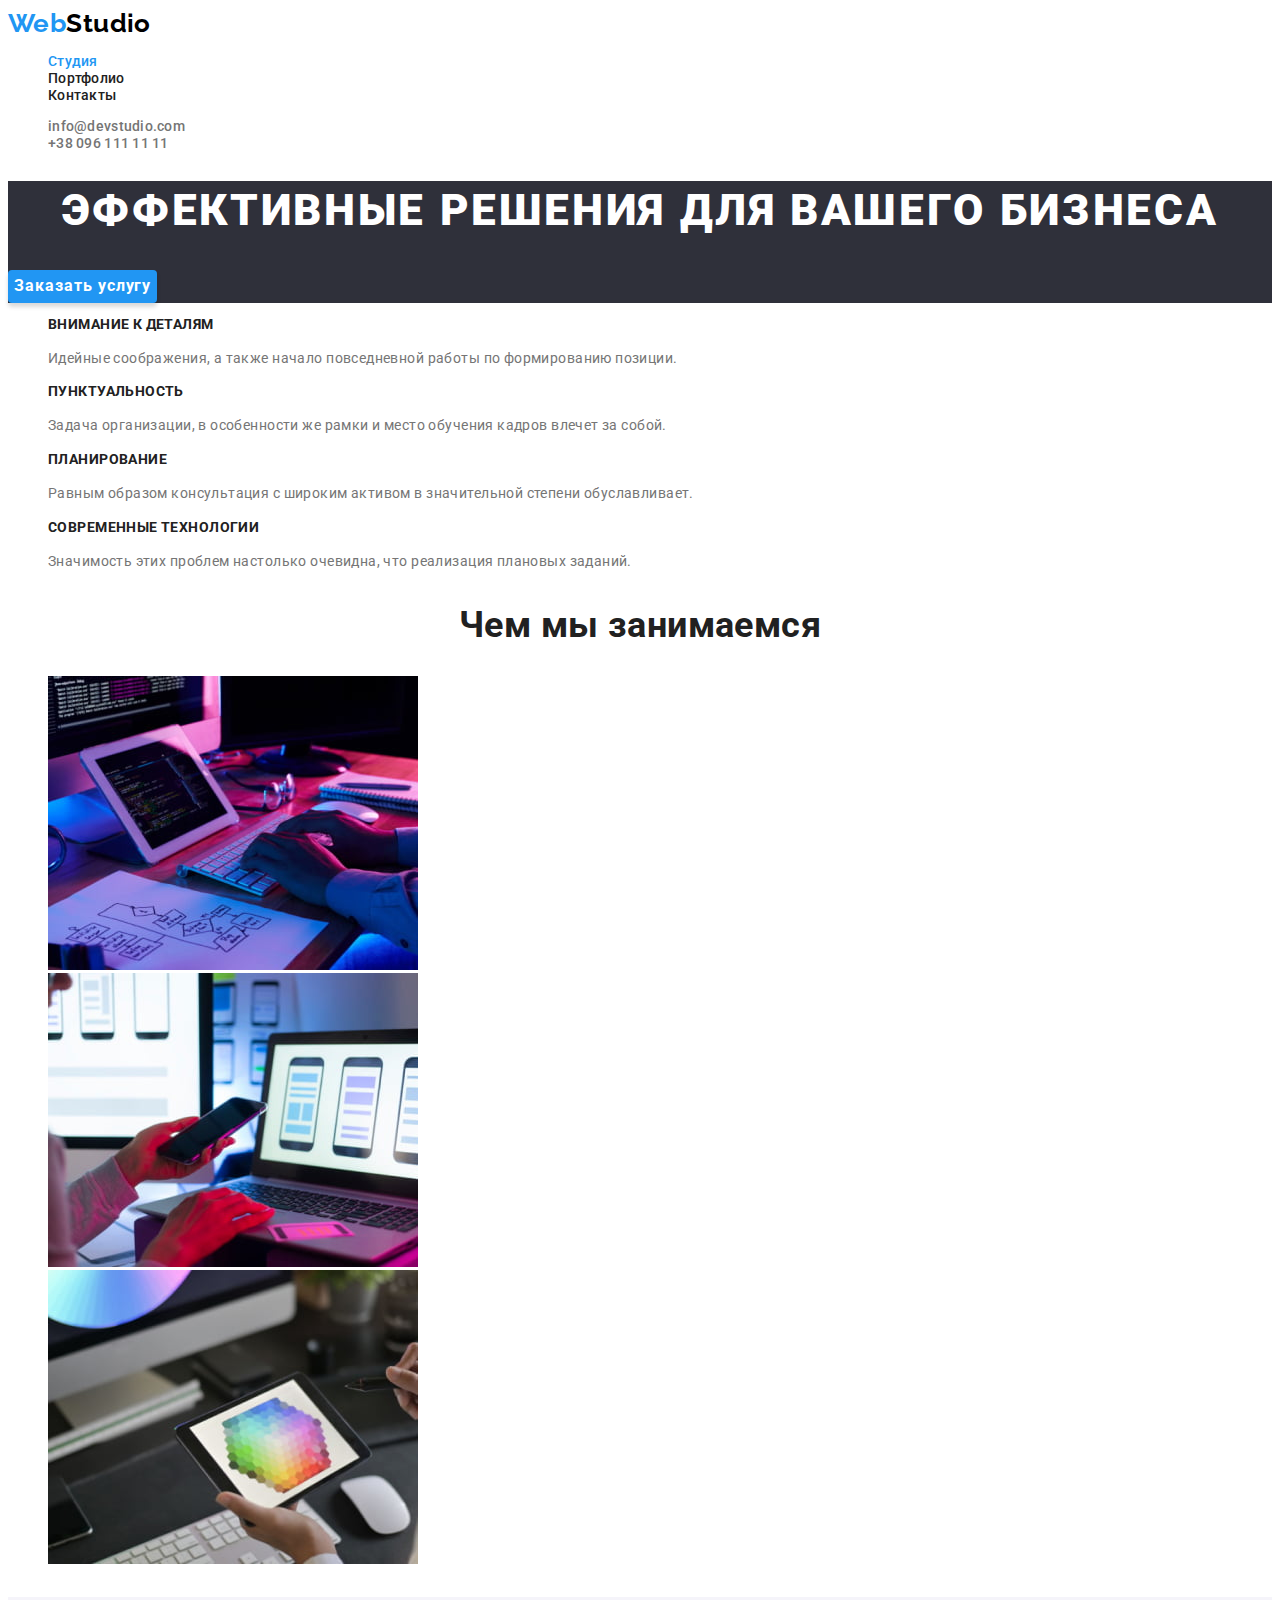
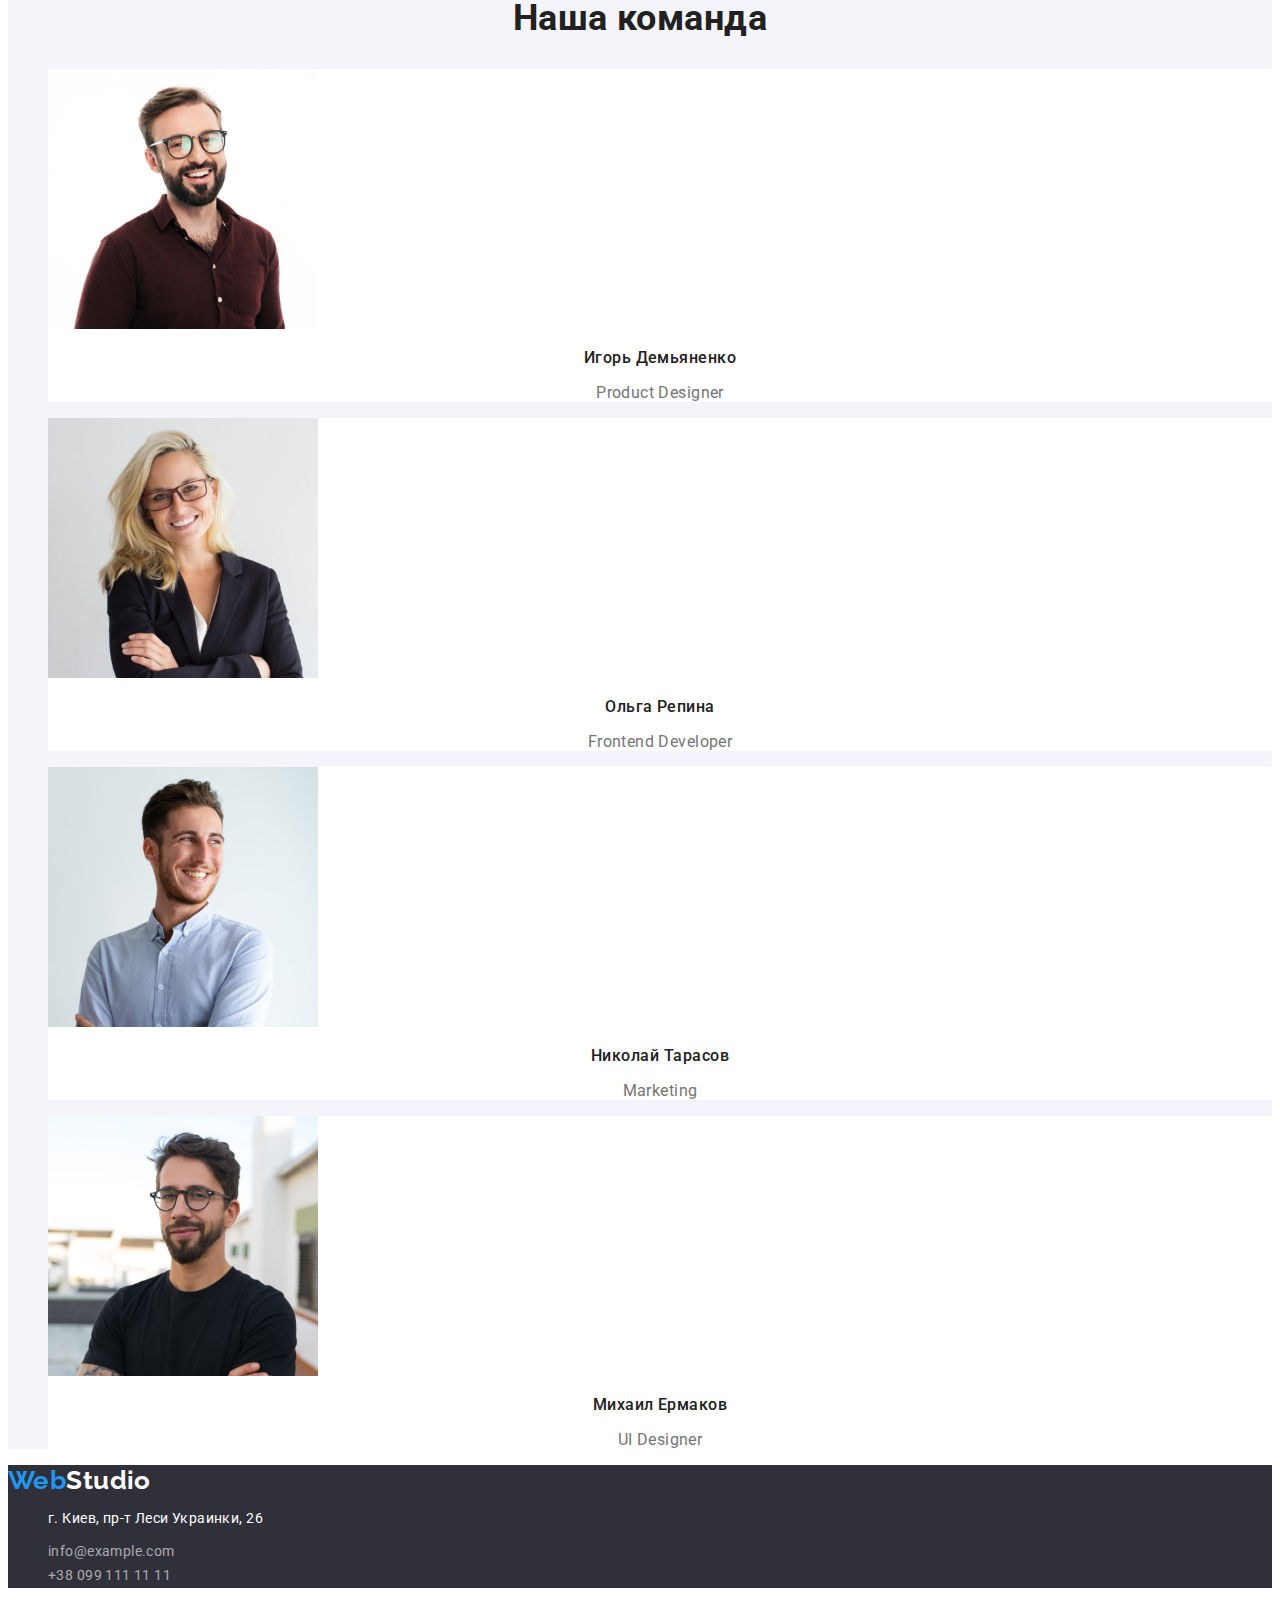
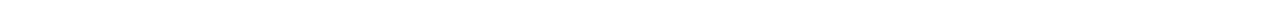
==== index.html @ 11c57af4 "подтянул код ДЗ 2" ====
<!DOCTYPE html>
<html lang="ru">
  <head>
    <meta charset="UTF-8" />
    <meta http-equiv="X-UA-Compatible" content="IE=edge" />
    <meta name="viewport" content="width=device-width, initial-scale=1.0" />
    <title>WebStudio</title>
    <link rel="stylesheet" href="./css/styles.css" />
    <link rel="preconnect" href="https://fonts.googleapis.com" />
    <link rel="preconnect" href="https://fonts.gstatic.com" crossorigin />
    <link
      href="https://fonts.googleapis.com/css2?family=Raleway:wght@700&family=Roboto:wght@400;500;700;900&display=swap"
      rel="stylesheet"
    />
  </head>
  <body>
    <header>
      <nav>
        <a href="./index.html" class="logo"><span class="logo-secondary">Web</span>Studio</a>

        <ul class="site-nav list">
          <li><a href="" class="link active-list">Студия</a></li>
          <li><a href="./portfolio.html" class="link">Портфолио</a></li>
          <li><a href="" class="link">Контакты</a></li>
        </ul>
      </nav>

      <ul class="contacts list">
        <li><a href="mailto:info@devstudio.com" class="link">info@devstudio.com</a></li>
        <li><a href="tel:+380961111111" class="link">+38 096 111 11 11</a></li>
      </ul>
    </header>

    <main>
      <!--Секция герой-->
      <section class="hero">
        <h1 class="hero-title">Эффективные решения для вашего бизнеса</h1>

        <button type="button" class="button">Заказать услугу</button>
      </section>

      <!--Особенности работы-->
      <section class="features">
        <!-- <h2 class="visually-hidden">Особенности работы</h2> -->
        <!-- скрытый заголовок -->
        <ul class="features-list list">
          <li>
            <h3 class="features-title">Внимание к деталям</h3>
            <p class="features-text">
              Идейные соображения, а также начало повседневной работы по формированию позиции.
            </p>
          </li>
          <li>
            <h3 class="features-title">Пунктуальность</h3>
            <p class="features-text">
              Задача организации, в особенности же рамки и место обучения кадров влечет за собой.
            </p>
          </li>
          <li>
            <h3 class="features-title">Планирование</h3>
            <p class="features-text">
              Равным образом консультация с широким активом в значительной степени обуславливает.
            </p>
          </li>
          <li>
            <h3 class="features-title">Современные технологии</h3>
            <p class="features-text">
              Значимость этих проблем настолько очевидна, что реализация плановых заданий.
            </p>
          </li>
        </ul>
      </section>

      <!-- section WORK -->
      <section class="work">
        <h2 class="title">Чем мы занимаемся</h2>
        <ul class="work-list list">
          <li><img src="./images/what-we-do/img.jpg" alt="чем мы занимаемся 1" width="370" /></li>
          <li><img src="./images/what-we-do/box2.jpg" alt="чем мы занимаемся 2" width="370" /></li>
          <li><img src="./images/what-we-do/box3.jpg" alt="чем мы занимаемся 3" width="370" /></li>
        </ul>
      </section>

      <!--Наша команда-->
      <section class="team">
        <h2 class="title">Наша команда</h2>

        <ul class="list">
          <li class="team-list">
            <img src="./images/our-team/1.jpg" alt="Наша команда 1" width="270" />
            <p class="team-member">Игорь Демьяненко</p>
            <p class="team-job" lang="en">Product Designer</p>
          </li>
          <li class="team-list">
            <img src="./images/our-team/2.jpg" alt="Наша команда 2" width="270" />
            <p class="team-member">Ольга Репина</p>
            <p class="team-job" lang="en">Frontend Developer</p>
          </li>
          <li class="team-list">
            <img src="./images/our-team/3.jpg" alt="Наша команда 3" width="270" />
            <p class="team-member">Николай Тарасов</p>
            <p class="team-job" lang="en">Marketing</p>
          </li>
          <li class="team-list">
            <img src="./images/our-team/4.jpg" alt="Наша команда 4" width="270" />
            <p class="team-member">Михаил Ермаков</p>
            <p class="team-job" lang="en">UI Designer</p>
          </li>
        </ul>
      </section>
    </main>

    <!-- FOOTER -->
    <footer class="footer">
      <a href="" class="footer-logo logo"><span class="logo-secondary">Web</span>Studio</a>

      <address class="address">
        <ul class="list">
          <li>
            <p class="text-address">г. Киев, пр-т Леси Украинки, 26</p>
          </li>
          <li>
            <a href="mailto:info@example.com" class="footer-contacts">info@example.com</a>
          </li>
          <li>
            <a href="tel:+380991111111" class="footer-contacts"> +38 099 111 11 11</a>
          </li>
        </ul>
      </address>
    </footer>
  </body>
</html>
---- css/styles.css ----
:root {
    --main-color: #757575;
    --secondary-color: #212121;
    --accent-color: #2196F3;
    --primary-white-color: #FFFFFF;
    --logo-color: #000000;
    --section-bg: #F5F4FA;
    --hero-footer-bg: #2F303A;
    --address-color: rgba(255, 255, 255, 0.6);
}

.list {
    list-style: none;
}

.link {
    text-decoration: inherit;
}

body {
    font-family: 'Roboto', sans-serif;

    font-size: 14px;
    letter-spacing: 0.03em;
    text-decoration: none;
    font-style: normal;

    color: var(--main-color);
    background-color: var(--primary-white-color);
}



/* ============== HEADER =============== */
.logo {
    text-decoration: inherit;
    color: var(--logo-color);

    font-family: 'Raleway';
    font-weight: 700;
    font-size: 26px;
    line-height: 1.19;
}

.logo-secondary {
    color: var(--accent-color);
}


/* site nav styles */
.site-nav .link {
    text-decoration: inherit;
    color: var(--secondary-color);

    font-weight: 500;
    line-height: 1.14;
    letter-spacing: 0.02em;
}

.site-nav .active-list  {
    color: var(--accent-color);
}

.site-nav .link:hover, 
.site-nav .link:focus {
    color: var(--accent-color);
}

/* header contacts styles */
.contacts .link {
    font-weight: 500;
    line-height: 1.14;
    letter-spacing: 0.02em;

    text-decoration: none;
    color: inherit;
}

.contacts .link:hover, 
.contacts .link:focus {
    color: var(--accent-color);
}
/* ============== /HEADER =============== */


/* ============== MAIN =============== */

/* ============== HERO =============== */

.hero, .footer {
    background: var(--hero-footer-bg);
}

.hero-title {
    font-weight: 900;
    font-size: 44px;
    line-height: 1.36;
    
    text-align: center;
    letter-spacing: 0.06em;
    text-transform: uppercase;
    color: var(--primary-white-color);
}

.button {
    font-family: 'Roboto', sans-serif;
    font-weight: 700;
    font-size: 16px;
    line-height: 1.88;
    border: none;

    text-align: center;
    letter-spacing: 0.06em;
    color: var(--primary-white-color);

    background: var(--accent-color);
    box-shadow: 0px 4px 4px rgba(0, 0, 0, 0.15);
    border-radius: 4px;

    cursor: pointer;
}
/* ============== /HERO =============== */

/* ============== section особенности работы =============== */
.features-title {
    font-family: 'Roboto', sans-serif;
    font-weight: 700;
    line-height: 1.14;
    font-size: 14px;
    text-transform: uppercase;
    
    color: var(--secondary-color);
}

.features-text {
    line-height: 1.71;
}
/* ============== /section особенности работы =============== */

/* ============== section чем мы занимаемсяа =============== */
.title {
    font-weight: 700;
    font-size: 36px;
    line-height: 1.17;
    text-align: center;
    
    color: var(--secondary-color);
}
/* ============== /section чем мы занимаемсяа =============== */

/* ============== section TEAM =============== */
.team {
    background-color: var(--section-bg);
}

.team-list {
    background-color: var(--primary-white-color) ;
}

.team-member {
    font-weight: 500;
    font-size: 16px;
    line-height: 1.19;
    
    text-align: center;
    letter-spacing: 0.03em;
    
    color: var(--secondary-color);
}

.team-job {
    font-size: 16px;
    line-height: 1.19;
    
    text-align: center;
}
/* ============== /section TEAM =============== */

/* ==============FOOTER =============== */
.footer-logo {
    color: var(--primary-white-color) ;
}

.address .text-address {
    font-style: normal;

    color: var(--primary-white-color);
}

.address .footer-contacts {
    text-decoration: none;
    font-style: normal;
    line-height: 1.71;
    
    color: var(--address-color);
}
/* ============== /FOOTER =============== */



/* ============== portfolio.html =============== */

/* ============== КНОПКИ ПОРТФОЛИО =============== */
.portfolio-button {
    font-family: 'Roboto', sans-serif;

    background: var(--section-bg);
    color: var(--secondary-color);
    border-radius: 4px;
    border: none;

    font-weight: 500;
    font-size: 16px;
    line-height: 1.63;
    
    text-align: center;  

    cursor: pointer;
}

.portfolio-button:hover, 
.portfolio-button:focus {
    background: var(--accent-color);
    color: var(--primary-white-color);
    
    box-shadow: 0px 3px 1px rgba(0, 0, 0, 0.1), 0px 1px 2px rgba(0, 0, 0, 0.08), 0px 2px 2px rgba(0, 0, 0, 0.12);
    border-radius: 4px;
}
/* ============== /КНОПКИ ПОРТФОЛИО =============== */

/* ============== ГАЛЕРЕЯ РАБОТ =============== */
.portfolio .portfolio-box  {
    border: 1px solid #EEEEEE;
}

.portfolio-title {
    font-weight: 700;
    font-size: 18px;
    line-height: 2.0;
    
    letter-spacing: 0.06em;
    
    color: var(--secondary-color);
}

.portfolio-text {
    font-size: 16px;
    line-height: 1.88;
    
}
/* ============== /ГАЛЕРЕЯ РАБОТ =============== */
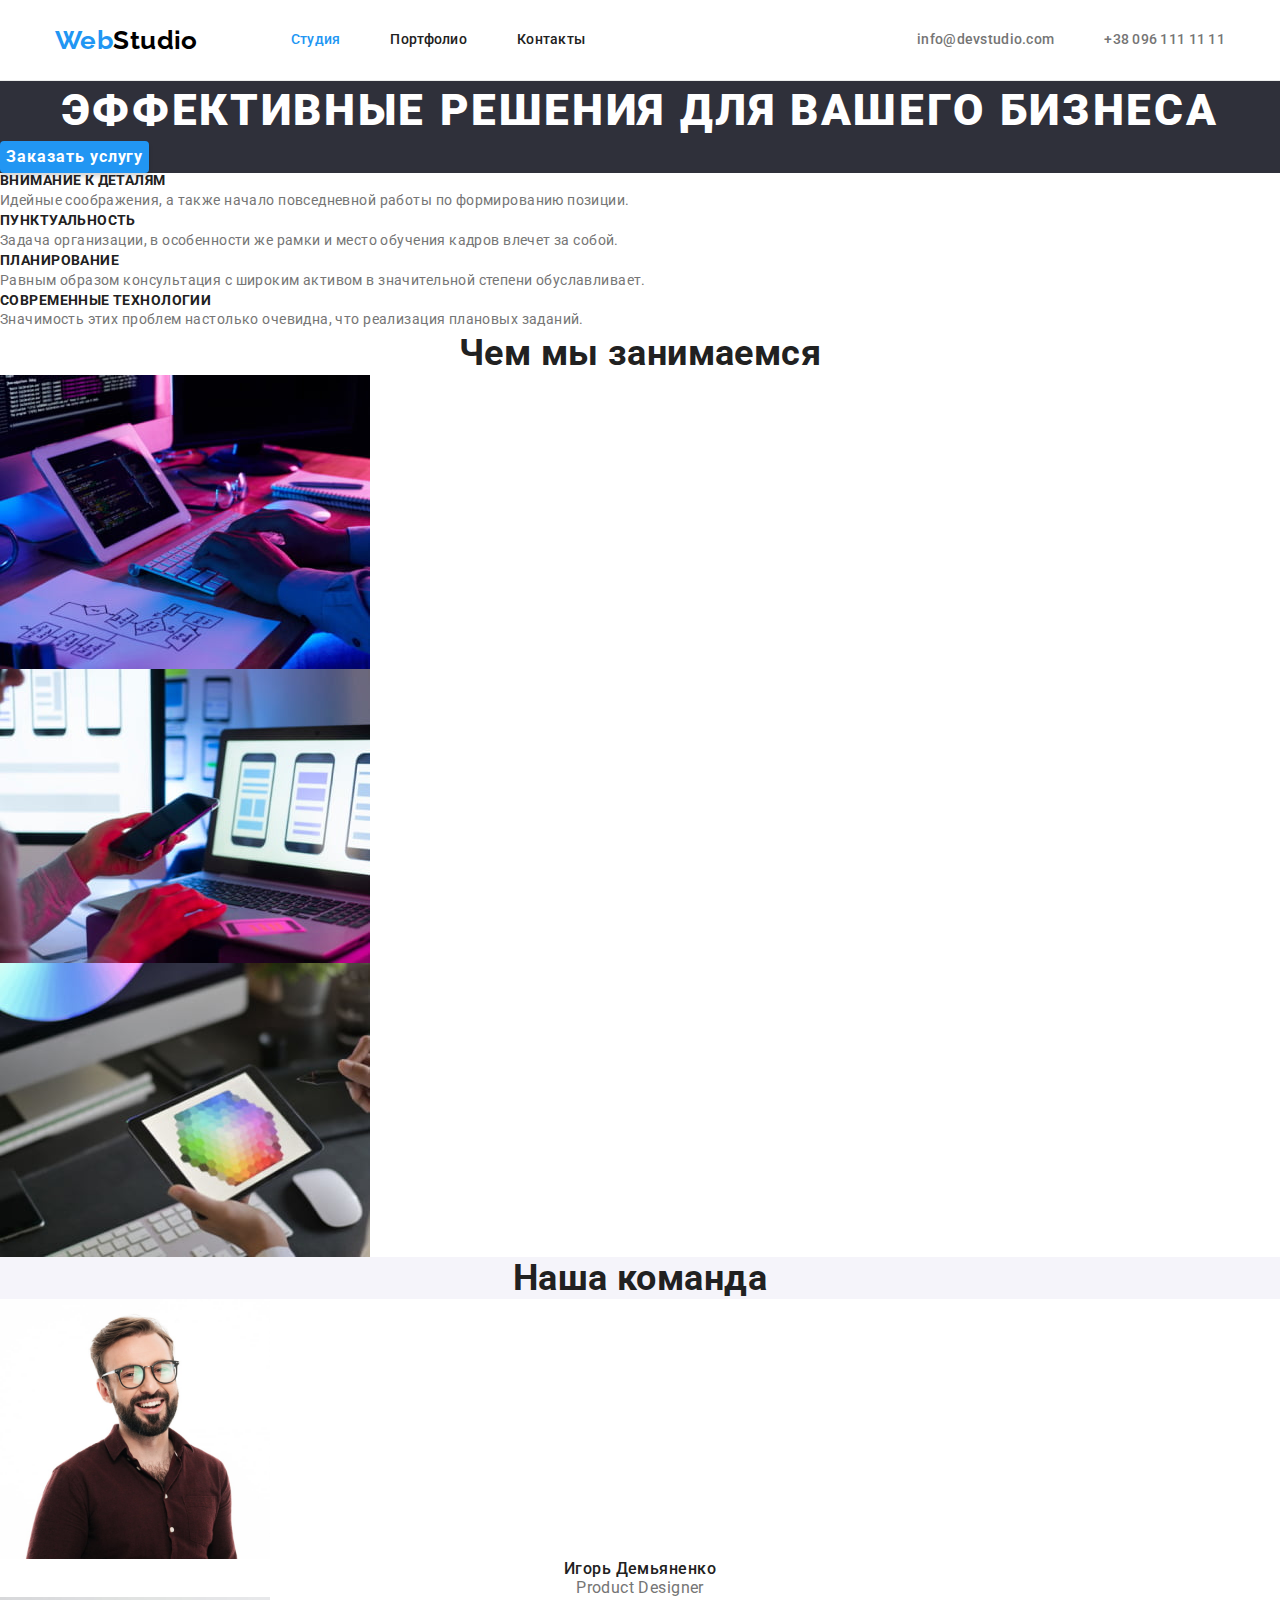
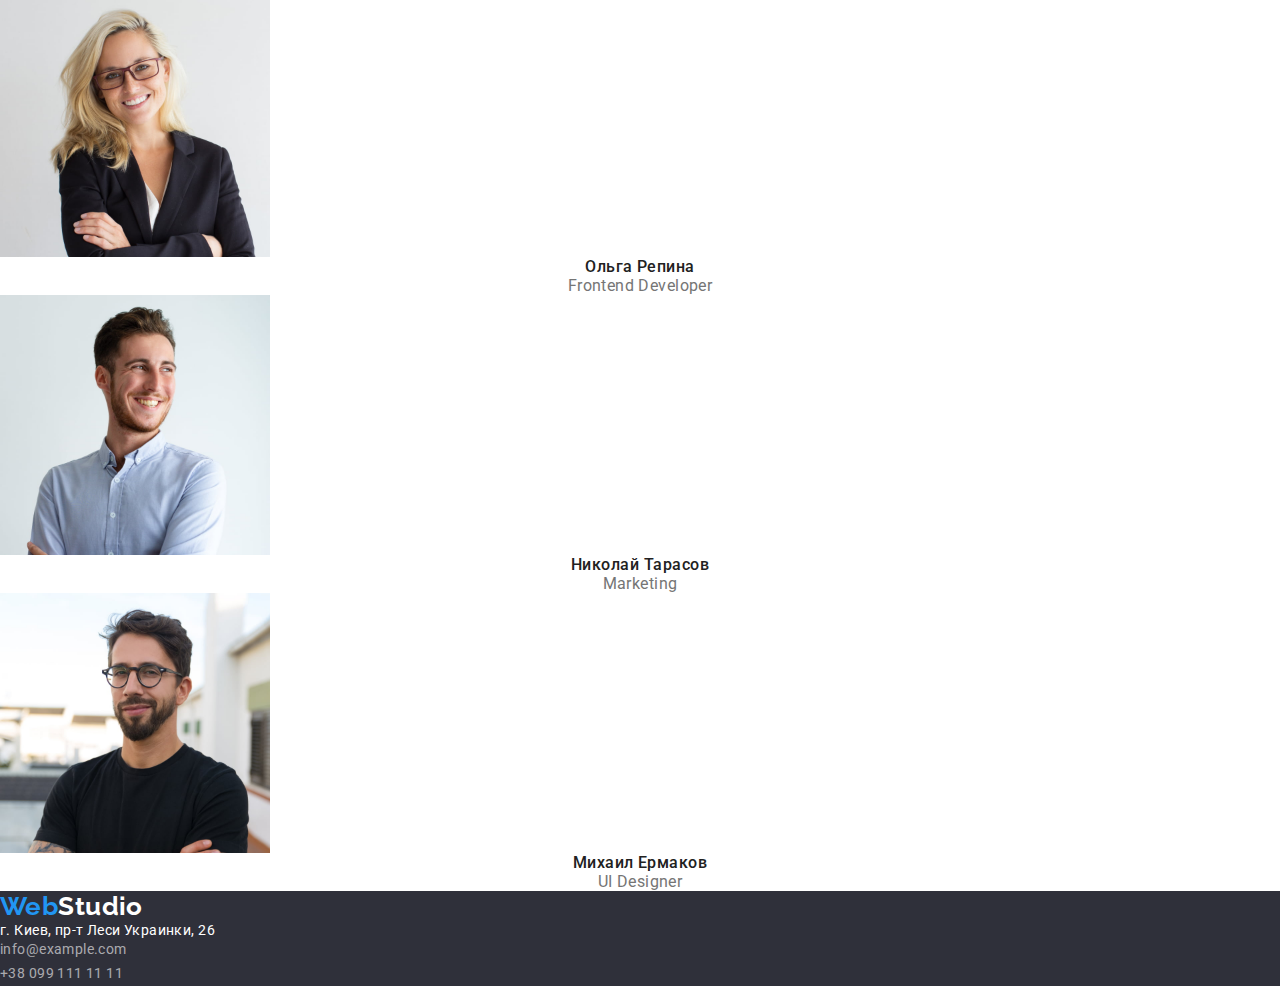
==== commit 17cae124: "header css готово" ====
--- a/index.html
+++ b/index.html
@@ -5,38 +5,48 @@
     <meta http-equiv="X-UA-Compatible" content="IE=edge" />
     <meta name="viewport" content="width=device-width, initial-scale=1.0" />
     <title>WebStudio</title>
-    <link rel="stylesheet" href="./css/styles.css" />
     <link rel="preconnect" href="https://fonts.googleapis.com" />
     <link rel="preconnect" href="https://fonts.gstatic.com" crossorigin />
     <link
       href="https://fonts.googleapis.com/css2?family=Raleway:wght@700&family=Roboto:wght@400;500;700;900&display=swap"
       rel="stylesheet"
     />
+    <link
+      rel="stylesheet"
+      href="https://cdnjs.cloudflare.com/ajax/libs/modern-normalize/1.0.0/modern-normalize.min.css"
+    />
+    <link rel="stylesheet" href="./css/styles.css" />
+
   </head>
   <body>
-    <header>
-      <nav>
-        <a href="./index.html" class="logo"><span class="logo-secondary">Web</span>Studio</a>
+      <header class="page-header">
+        <div class="container flex-container">
+          <nav class="page-nav">
+            <a class="logo" href="./index.html"><span class="logo-secondary">Web</span>Studio</a>
 
-        <ul class="site-nav list">
-          <li><a href="" class="link active-list">Студия</a></li>
-          <li><a href="./portfolio.html" class="link">Портфолио</a></li>
-          <li><a href="" class="link">Контакты</a></li>
-        </ul>
-      </nav>
+            <ul class="menu list">
+              <li class="item"><a class="link active-list" href="./index.html">Студия</a></li>
+              <li class="item"><a class="link" href="./portfolio.html">Портфолио</a></li>
+              <li class="item"><a class="link" href="">Контакты</a></li>
+            </ul>
+          </nav>
 
-      <ul class="contacts list">
-        <li><a href="mailto:info@devstudio.com" class="link">info@devstudio.com</a></li>
-        <li><a href="tel:+380961111111" class="link">+38 096 111 11 11</a></li>
-      </ul>
-    </header>
+          <ul class="contacts list">
+            <li class="item">
+              <a class="link" href="mailto:info@devstudio.com">info@devstudio.com</a>
+            </li>
+            <li class="item"><a class="link" href="tel:+380961111111">+38 096 111 11 11</a></li>
+          </ul>
+          </div>
+      </header>
+    </div>
 
     <main>
       <!--Секция герой-->
       <section class="hero">
         <h1 class="hero-title">Эффективные решения для вашего бизнеса</h1>
 
-        <button type="button" class="button">Заказать услугу</button>
+        <button class="button" type="button">Заказать услугу</button>
       </section>
 
       <!--Особенности работы-->
@@ -81,7 +91,7 @@
         </ul>
       </section>
 
-      <!--Наша команда-->
+      <!-- section Наша команда-->
       <section class="team">
         <h2 class="title">Наша команда</h2>
 
@@ -112,7 +122,7 @@
 
     <!-- FOOTER -->
     <footer class="footer">
-      <a href="" class="footer-logo logo"><span class="logo-secondary">Web</span>Studio</a>
+      <a class="footer-logo logo" href=""><span class="logo-secondary">Web</span>Studio</a>
 
       <address class="address">
         <ul class="list">
@@ -120,10 +130,10 @@
             <p class="text-address">г. Киев, пр-т Леси Украинки, 26</p>
           </li>
           <li>
-            <a href="mailto:info@example.com" class="footer-contacts">info@example.com</a>
+            <a class="footer-contacts" href="mailto:info@example.com">info@example.com</a>
           </li>
           <li>
-            <a href="tel:+380991111111" class="footer-contacts"> +38 099 111 11 11</a>
+            <a class="footer-contacts" href="tel:+380991111111"> +38 099 111 11 11</a>
           </li>
         </ul>
       </address>
--- a/css/styles.css
+++ b/css/styles.css
@@ -11,11 +11,15 @@
 
 .list {
     list-style: none;
+    padding: 0;
+    margin: 0;
 }
 
 .link {
     text-decoration: inherit;
 }
+
+
 
 body {
     font-family: 'Roboto', sans-serif;
@@ -29,10 +33,50 @@
     background-color: var(--primary-white-color);
 }
 
+.container {
+    width: 1200px;
+    margin-inline: auto;
+    padding: 0 15px;
+}
+
+h1,
+h2,
+h3,
+h4,
+h5,
+h6,
+p {
+    margin: 0;
+}
+
+img {
+    display: block;
+}
+
 
 
 /* ============== HEADER =============== */
+.page-header {
+    border-bottom: 1px solid #ECECEC;
+}
+
+.flex-container {
+    display: flex;
+    align-items: center;
+}
+
+.page-nav {
+    display: flex;
+    align-items: center;
+}
+
+.menu {
+    display: flex;
+}
+
 .logo {
+    margin-right: 93px;
+
     text-decoration: inherit;
     color: var(--logo-color);
 
@@ -48,26 +92,45 @@
 
 
 /* site nav styles */
-.site-nav .link {
+.menu .item:not(:last-child) {
+    margin-right: 50px;
+}
+
+.menu .link {
+    padding-top: 32px;
+    padding-bottom: 32px;
+
     text-decoration: inherit;
     color: var(--secondary-color);
-
     font-weight: 500;
     line-height: 1.14;
     letter-spacing: 0.02em;
 }
 
-.site-nav .active-list  {
+.menu .active-list  {
     color: var(--accent-color);
 }
 
-.site-nav .link:hover, 
-.site-nav .link:focus {
+.menu .link:hover, 
+.menu .link:focus {
     color: var(--accent-color);
 }
 
 /* header contacts styles */
+.contacts {
+    display: flex;
+    margin-left: auto;
+}
+
+.contacts .item:not(:last-child) {
+    margin-right: 50px;
+}
+
 .contacts .link {
+    display: block;
+    padding-top: 32px;
+    padding-bottom: 32px;
+
     font-weight: 500;
     line-height: 1.14;
     letter-spacing: 0.02em;
@@ -75,6 +138,7 @@
     text-decoration: none;
     color: inherit;
 }
+
 
 .contacts .link:hover, 
 .contacts .link:focus {
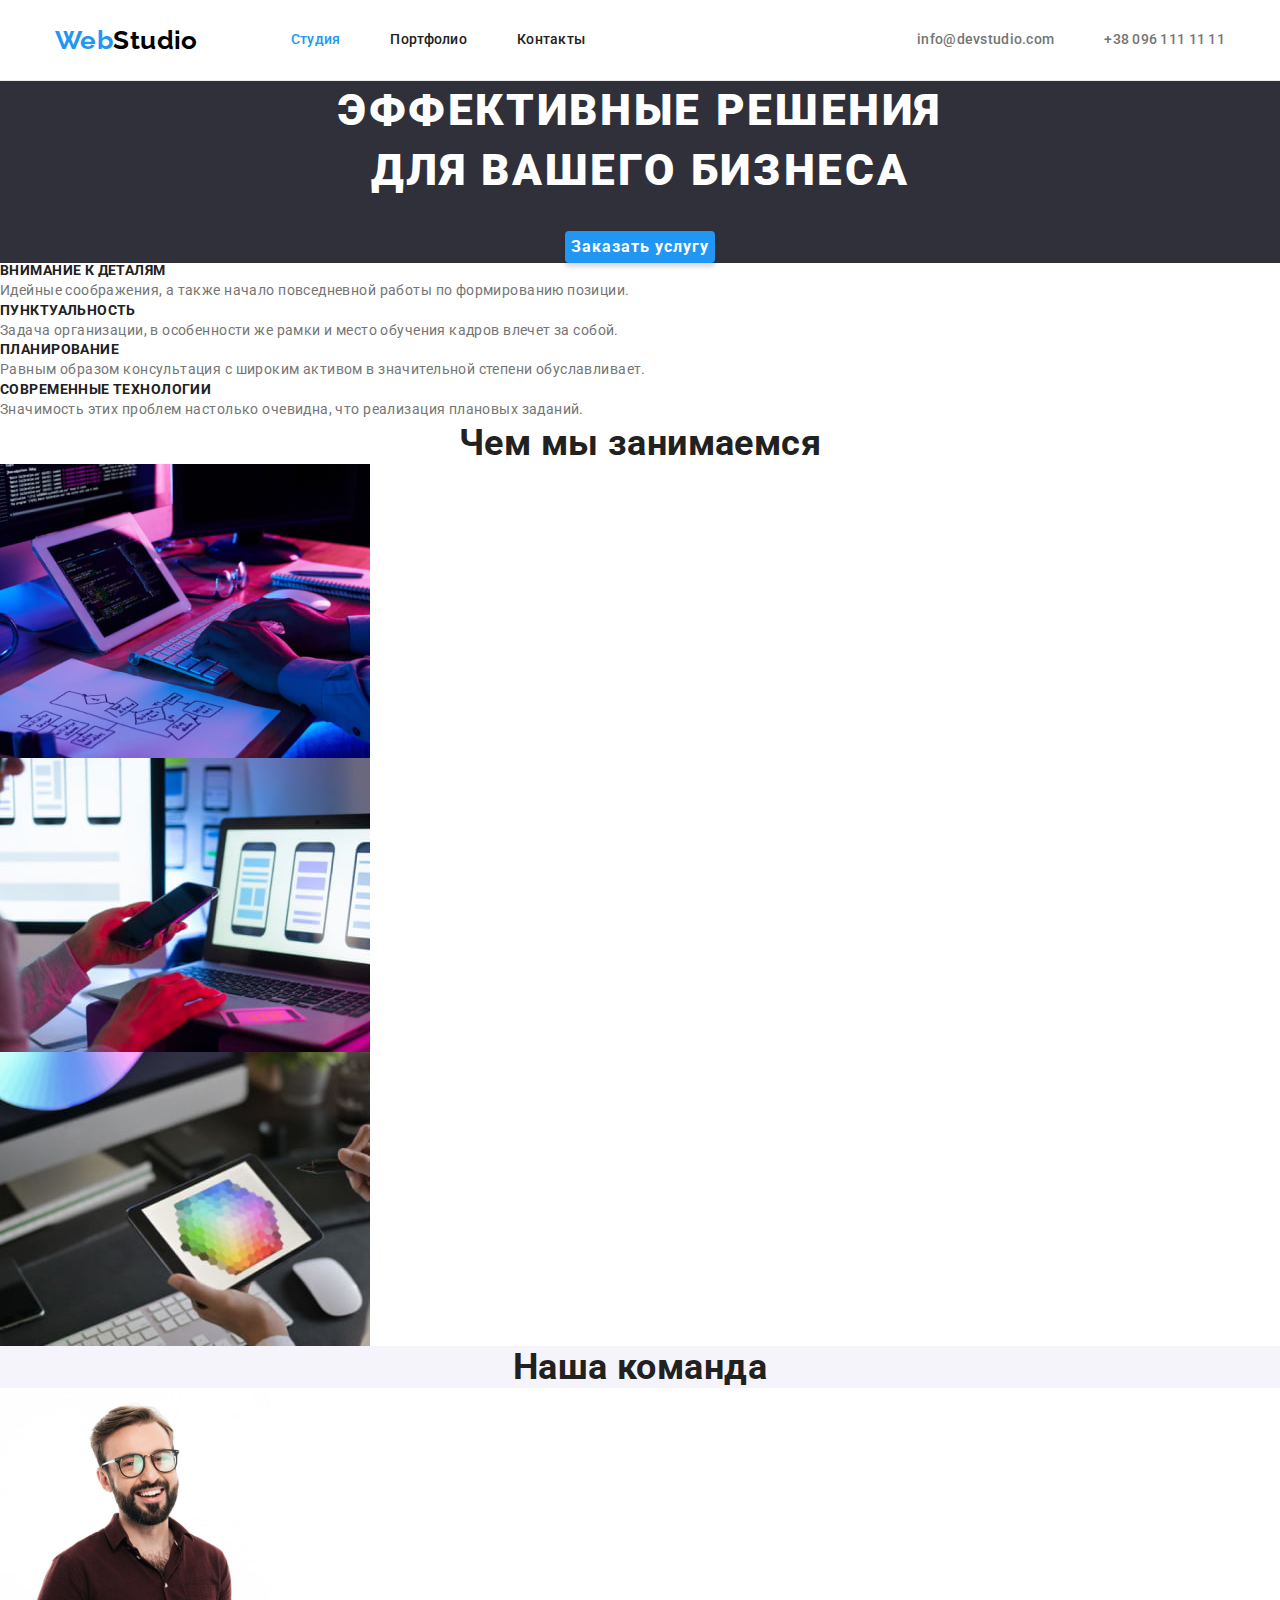
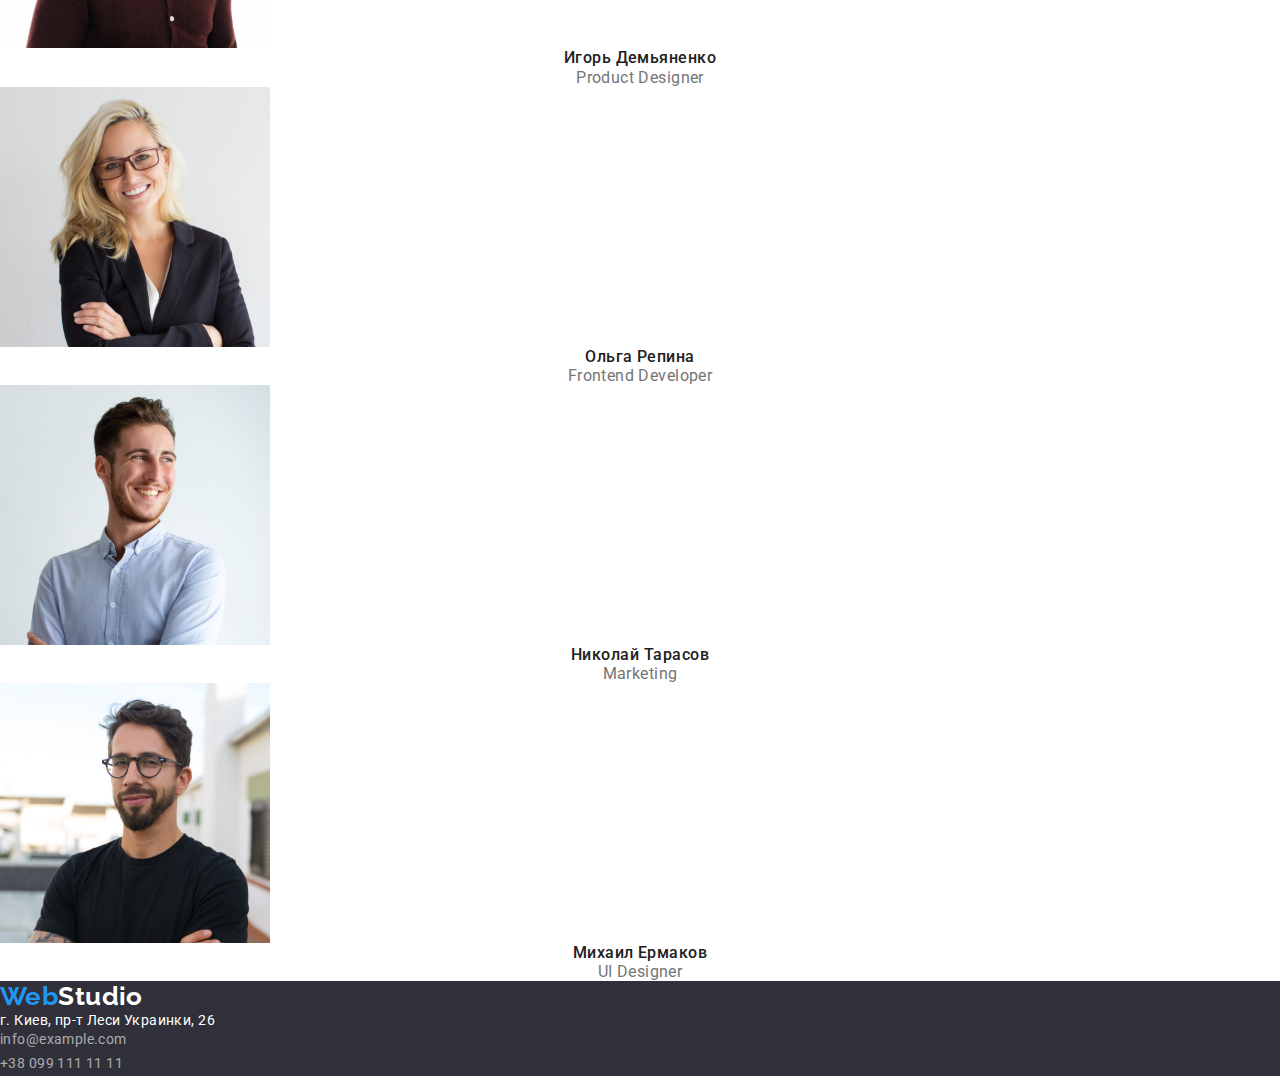
==== commit 16186b94: "header + hero" ====
--- a/index.html
+++ b/index.html
@@ -16,36 +16,35 @@
       href="https://cdnjs.cloudflare.com/ajax/libs/modern-normalize/1.0.0/modern-normalize.min.css"
     />
     <link rel="stylesheet" href="./css/styles.css" />
-
   </head>
   <body>
-      <header class="page-header">
-        <div class="container flex-container">
-          <nav class="page-nav">
-            <a class="logo" href="./index.html"><span class="logo-secondary">Web</span>Studio</a>
+    <header class="page-header">
+      <div class="container flex-container">
+        <nav class="page-nav">
+          <a class="logo" href="./index.html"><span class="logo-secondary">Web</span>Studio</a>
+          <ul class="menu list">
+            <li class="item"><a class="link active-list" href="./index.html">Студия</a></li>
+            <li class="item"><a class="link" href="./portfolio.html">Портфолио</a></li>
+            <li class="item"><a class="link" href="">Контакты</a></li>
+          </ul>
+        </nav>
 
-            <ul class="menu list">
-              <li class="item"><a class="link active-list" href="./index.html">Студия</a></li>
-              <li class="item"><a class="link" href="./portfolio.html">Портфолио</a></li>
-              <li class="item"><a class="link" href="">Контакты</a></li>
-            </ul>
-          </nav>
-
-          <ul class="contacts list">
-            <li class="item">
-              <a class="link" href="mailto:info@devstudio.com">info@devstudio.com</a>
-            </li>
-            <li class="item"><a class="link" href="tel:+380961111111">+38 096 111 11 11</a></li>
-          </ul>
-          </div>
-      </header>
-    </div>
+        <ul class="contacts list">
+          <li class="item">
+            <a class="link" href="mailto:info@devstudio.com">info@devstudio.com</a>
+          </li>
+          <li class="item"><a class="link" href="tel:+380961111111">+38 096 111 11 11</a></li>
+        </ul>
+      </div>
+    </header>
 
     <main>
       <!--Секция герой-->
       <section class="hero">
-        <h1 class="hero-title">Эффективные решения для вашего бизнеса</h1>
-
+        <h1 class="hero-title">
+          Эффективные решения <br />
+          для вашего бизнеса
+        </h1>
         <button class="button" type="button">Заказать услугу</button>
       </section>
 
--- a/css/styles.css
+++ b/css/styles.css
@@ -151,22 +151,26 @@
 
 /* ============== HERO =============== */
 
-.hero, .footer {
+.hero {
+    text-align: center;
     background: var(--hero-footer-bg);
 }
 
+
+
 .hero-title {
+    margin-bottom: 30px;
+
     font-weight: 900;
     font-size: 44px;
     line-height: 1.36;
     
-    text-align: center;
     letter-spacing: 0.06em;
     text-transform: uppercase;
     color: var(--primary-white-color);
 }
 
-.button {
+.hero .button {
     font-family: 'Roboto', sans-serif;
     font-weight: 700;
     font-size: 16px;
@@ -241,6 +245,10 @@
 /* ============== /section TEAM =============== */
 
 /* ==============FOOTER =============== */
+.footer {
+    background: var(--hero-footer-bg);
+}
+
 .footer-logo {
     color: var(--primary-white-color) ;
 }
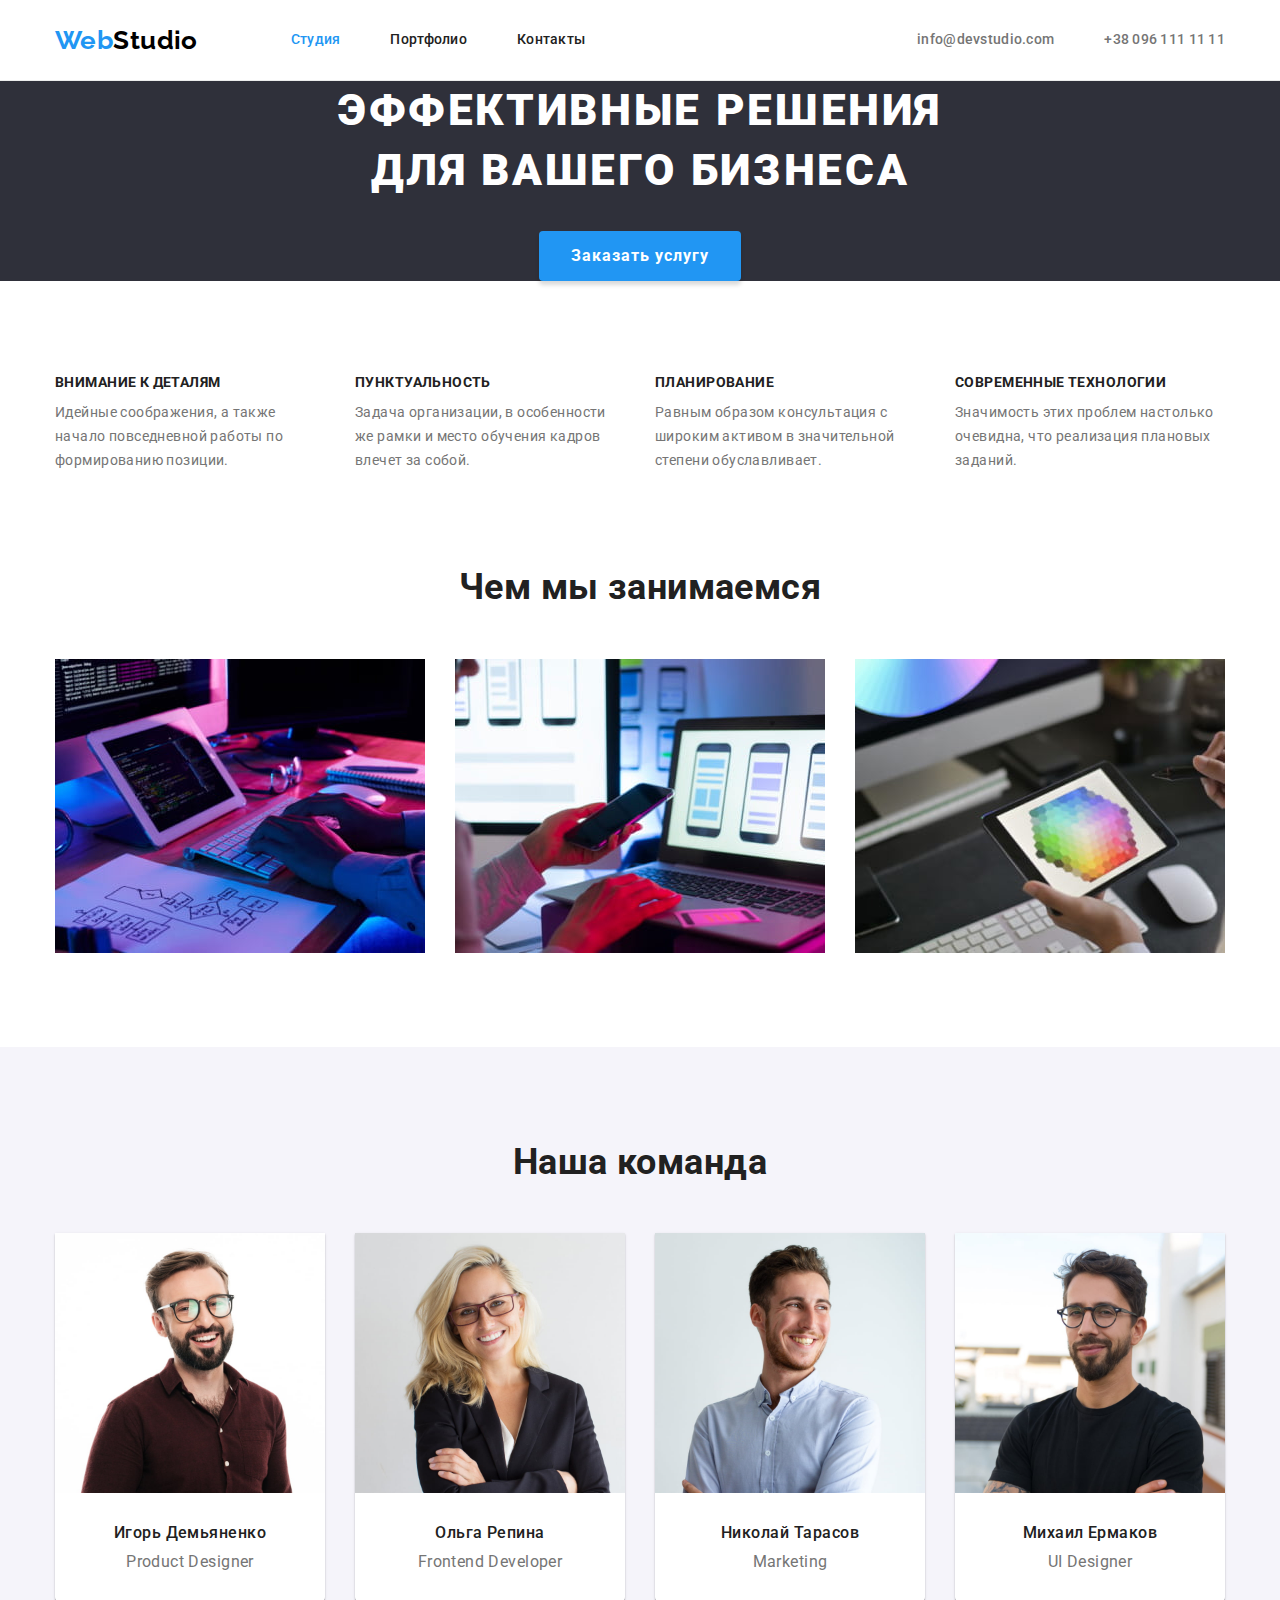
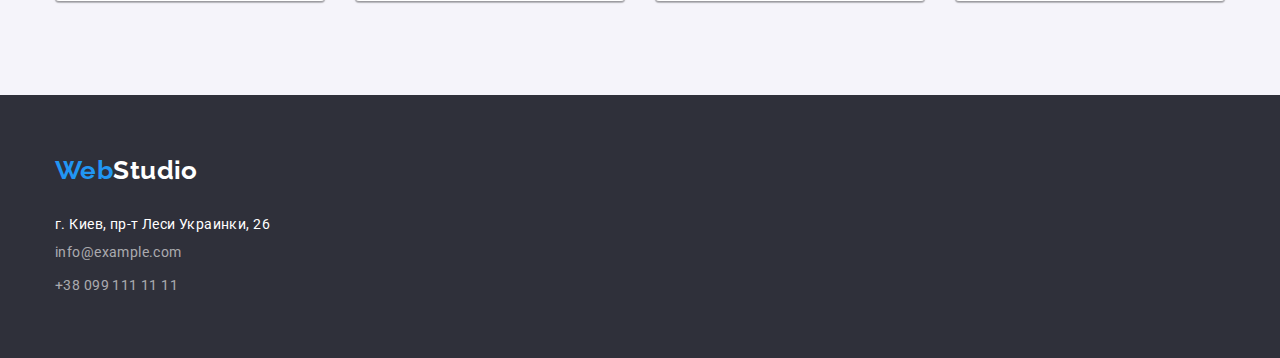
==== commit 1b6c57ed: "index.html готов" ====
--- a/index.html
+++ b/index.html
@@ -49,93 +49,126 @@
       </section>
 
       <!--Особенности работы-->
-      <section class="features">
-        <!-- <h2 class="visually-hidden">Особенности работы</h2> -->
-        <!-- скрытый заголовок -->
-        <ul class="features-list list">
-          <li>
-            <h3 class="features-title">Внимание к деталям</h3>
-            <p class="features-text">
-              Идейные соображения, а также начало повседневной работы по формированию позиции.
-            </p>
-          </li>
-          <li>
-            <h3 class="features-title">Пунктуальность</h3>
-            <p class="features-text">
-              Задача организации, в особенности же рамки и место обучения кадров влечет за собой.
-            </p>
-          </li>
-          <li>
-            <h3 class="features-title">Планирование</h3>
-            <p class="features-text">
-              Равным образом консультация с широким активом в значительной степени обуславливает.
-            </p>
-          </li>
-          <li>
-            <h3 class="features-title">Современные технологии</h3>
-            <p class="features-text">
-              Значимость этих проблем настолько очевидна, что реализация плановых заданий.
-            </p>
-          </li>
-        </ul>
+      <section class="section">
+        <div class="container">
+          <!-- <h2 class="visually-hidden">Особенности работы</h2> -->
+          <!-- скрытый заголовок -->
+          <ul class="features list">
+            <li class="item">
+              <h3 class="features-title">Внимание к деталям</h3>
+              <p class="features-text">
+                Идейные соображения, а также начало повседневной работы по формированию позиции.
+              </p>
+            </li>
+            <li class="item">
+              <h3 class="features-title">Пунктуальность</h3>
+              <p class="features-text">
+                Задача организации, в особенности же рамки и место обучения кадров влечет за собой.
+              </p>
+            </li>
+            <li class="item">
+              <h3 class="features-title">Планирование</h3>
+              <p class="features-text">
+                Равным образом консультация с широким активом в значительной степени обуславливает.
+              </p>
+            </li>
+            <li class="item">
+              <h3 class="features-title">Современные технологии</h3>
+              <p class="features-text">
+                Значимость этих проблем настолько очевидна, что реализация плановых заданий.
+              </p>
+            </li>
+          </ul>
+        </div>
       </section>
 
       <!-- section WORK -->
-      <section class="work">
-        <h2 class="title">Чем мы занимаемся</h2>
-        <ul class="work-list list">
-          <li><img src="./images/what-we-do/img.jpg" alt="чем мы занимаемся 1" width="370" /></li>
-          <li><img src="./images/what-we-do/box2.jpg" alt="чем мы занимаемся 2" width="370" /></li>
-          <li><img src="./images/what-we-do/box3.jpg" alt="чем мы занимаемся 3" width="370" /></li>
-        </ul>
+      <section class="section work">
+        <div class="container">
+          <h2 class="title">Чем мы занимаемся</h2>
+          <ul class="work-list list">
+            <li class="item">
+              <img src="./images/what-we-do/img.jpg" alt="чем мы занимаемся 1" width="370" />
+            </li>
+            <li class="item">
+              <img src="./images/what-we-do/box2.jpg" alt="чем мы занимаемся 2" width="370" />
+            </li>
+            <li class="item">
+              <img src="./images/what-we-do/box3.jpg" alt="чем мы занимаемся 3" width="370" />
+            </li>
+          </ul>
+        </div>
       </section>
 
       <!-- section Наша команда-->
-      <section class="team">
-        <h2 class="title">Наша команда</h2>
-
-        <ul class="list">
-          <li class="team-list">
-            <img src="./images/our-team/1.jpg" alt="Наша команда 1" width="270" />
-            <p class="team-member">Игорь Демьяненко</p>
-            <p class="team-job" lang="en">Product Designer</p>
-          </li>
-          <li class="team-list">
-            <img src="./images/our-team/2.jpg" alt="Наша команда 2" width="270" />
-            <p class="team-member">Ольга Репина</p>
-            <p class="team-job" lang="en">Frontend Developer</p>
-          </li>
-          <li class="team-list">
-            <img src="./images/our-team/3.jpg" alt="Наша команда 3" width="270" />
-            <p class="team-member">Николай Тарасов</p>
-            <p class="team-job" lang="en">Marketing</p>
-          </li>
-          <li class="team-list">
-            <img src="./images/our-team/4.jpg" alt="Наша команда 4" width="270" />
-            <p class="team-member">Михаил Ермаков</p>
-            <p class="team-job" lang="en">UI Designer</p>
-          </li>
-        </ul>
+      <section class="section team">
+        <div class="container">
+          <h2 class="title">Наша команда</h2>
+          <ul class="team-list list">
+            <li class="item">
+              <img
+                class="team-img"
+                src="./images/our-team/1.jpg"
+                alt="Наша команда 1"
+                width="270"
+              />
+              <p class="team-member">Игорь Демьяненко</p>
+              <p class="team-job" lang="en">Product Designer</p>
+            </li>
+            <li class="item">
+              <img
+                class="team-img"
+                src="./images/our-team/2.jpg"
+                alt="Наша команда 2"
+                width="270"
+              />
+              <p class="team-member">Ольга Репина</p>
+              <p class="team-job" lang="en">Frontend Developer</p>
+            </li>
+            <li class="item">
+              <img
+                class="team-img"
+                src="./images/our-team/3.jpg"
+                alt="Наша команда 3"
+                width="270"
+              />
+              <p class="team-member">Николай Тарасов</p>
+              <p class="team-job" lang="en">Marketing</p>
+            </li>
+            <li class="item">
+              <img
+                class="team-img"
+                src="./images/our-team/4.jpg"
+                alt="Наша команда 4"
+                width="270"
+              />
+              <p class="team-member">Михаил Ермаков</p>
+              <p class="team-job" lang="en">UI Designer</p>
+            </li>
+          </ul>
+        </div>
       </section>
     </main>
 
     <!-- FOOTER -->
     <footer class="footer">
-      <a class="footer-logo logo" href=""><span class="logo-secondary">Web</span>Studio</a>
+      <div class="container">
+        <a class="footer-logo logo" href=""><span class="logo-secondary">Web</span>Studio</a>
 
-      <address class="address">
-        <ul class="list">
-          <li>
-            <p class="text-address">г. Киев, пр-т Леси Украинки, 26</p>
-          </li>
-          <li>
-            <a class="footer-contacts" href="mailto:info@example.com">info@example.com</a>
-          </li>
-          <li>
-            <a class="footer-contacts" href="tel:+380991111111"> +38 099 111 11 11</a>
-          </li>
-        </ul>
-      </address>
+        <address class="address">
+          <ul class="address-list list">
+            <li class="item">
+              <p class="text-address">г. Киев, пр-т Леси Украинки, 26</p>
+            </li>
+            <li class="item">
+              <a class="footer-contacts" href="mailto:info@example.com">info@example.com</a>
+            </li>
+            <li class="item">
+              <a class="footer-contacts" href="tel:+380991111111"> +38 099 111 11 11</a>
+            </li>
+          </ul>
+        </address>
+      </div>
     </footer>
   </body>
 </html>
--- a/css/styles.css
+++ b/css/styles.css
@@ -53,7 +53,10 @@
     display: block;
 }
 
-
+.section  {
+    padding-top: 94px;
+    padding-bottom: 94px;
+}
 
 /* ============== HEADER =============== */
 .page-header {
@@ -171,12 +174,13 @@
 }
 
 .hero .button {
+    padding: 10px 32px;
+
     font-family: 'Roboto', sans-serif;
     font-weight: 700;
     font-size: 16px;
     line-height: 1.88;
     border: none;
-
     text-align: center;
     letter-spacing: 0.06em;
     color: var(--primary-white-color);
@@ -190,7 +194,21 @@
 /* ============== /HERO =============== */
 
 /* ============== section особенности работы =============== */
+.features {
+    display: flex;
+}
+
+.features .item:not(:last-child) {
+    margin-right: 30px;
+}
+
+.features .item {
+    flex-basis: calc(100% / 4);
+}
+
 .features-title {
+    margin-bottom: 10px;
+
     font-family: 'Roboto', sans-serif;
     font-weight: 700;
     line-height: 1.14;
@@ -205,8 +223,13 @@
 }
 /* ============== /section особенности работы =============== */
 
-/* ============== section чем мы занимаемсяа =============== */
+/* ============== section WORK чем мы занимаемсяа =============== */
+.section.work {
+    padding-top: 0;
+}
+
 .title {
+    margin-bottom: 50px;
     font-weight: 700;
     font-size: 36px;
     line-height: 1.17;
@@ -214,6 +237,15 @@
     
     color: var(--secondary-color);
 }
+
+.work-list {
+    display: flex;
+}
+
+.work-list .item:not(:last-child) {
+    margin-right: 30px;
+}
+
 /* ============== /section чем мы занимаемсяа =============== */
 
 /* ============== section TEAM =============== */
@@ -222,21 +254,37 @@
 }
 
 .team-list {
+    display: flex;
+}
+
+.team-list .item {
     background-color: var(--primary-white-color) ;
+    box-shadow: 0px 1px 3px rgba(0, 0, 0, 0.12), 0px 1px 1px rgba(0, 0, 0, 0.14), 0px 2px 1px rgba(0, 0, 0, 0.2);
+    border-radius: 0px 0px 4px 4px;
+}
+
+.team-list .item:not(:last-child) {
+    margin-right: 30px;
+}
+
+.team-img {
+    margin-bottom: 30px;
 }
 
 .team-member {
+    margin-bottom: 10px;
+
     font-weight: 500;
     font-size: 16px;
     line-height: 1.19;
-    
     text-align: center;
     letter-spacing: 0.03em;
-    
     color: var(--secondary-color);
 }
 
 .team-job {
+    margin-bottom: 30px;
+
     font-size: 16px;
     line-height: 1.19;
     
@@ -247,24 +295,33 @@
 /* ==============FOOTER =============== */
 .footer {
     background: var(--hero-footer-bg);
+    padding: 60px 0;
 }
 
 .footer-logo {
+    display: block;
+    margin-bottom: 30px;
+
     color: var(--primary-white-color) ;
 }
 
-.address .text-address {
+.text-address {
     font-style: normal;
 
     color: var(--primary-white-color);
 }
 
-.address .footer-contacts {
+.footer-contacts {
+    display: block;
     text-decoration: none;
     font-style: normal;
     line-height: 1.71;
     
     color: var(--address-color);
+}
+
+.address-list .item:not(:last-child) {
+    margin-bottom: 9px;
 }
 /* ============== /FOOTER =============== */
 
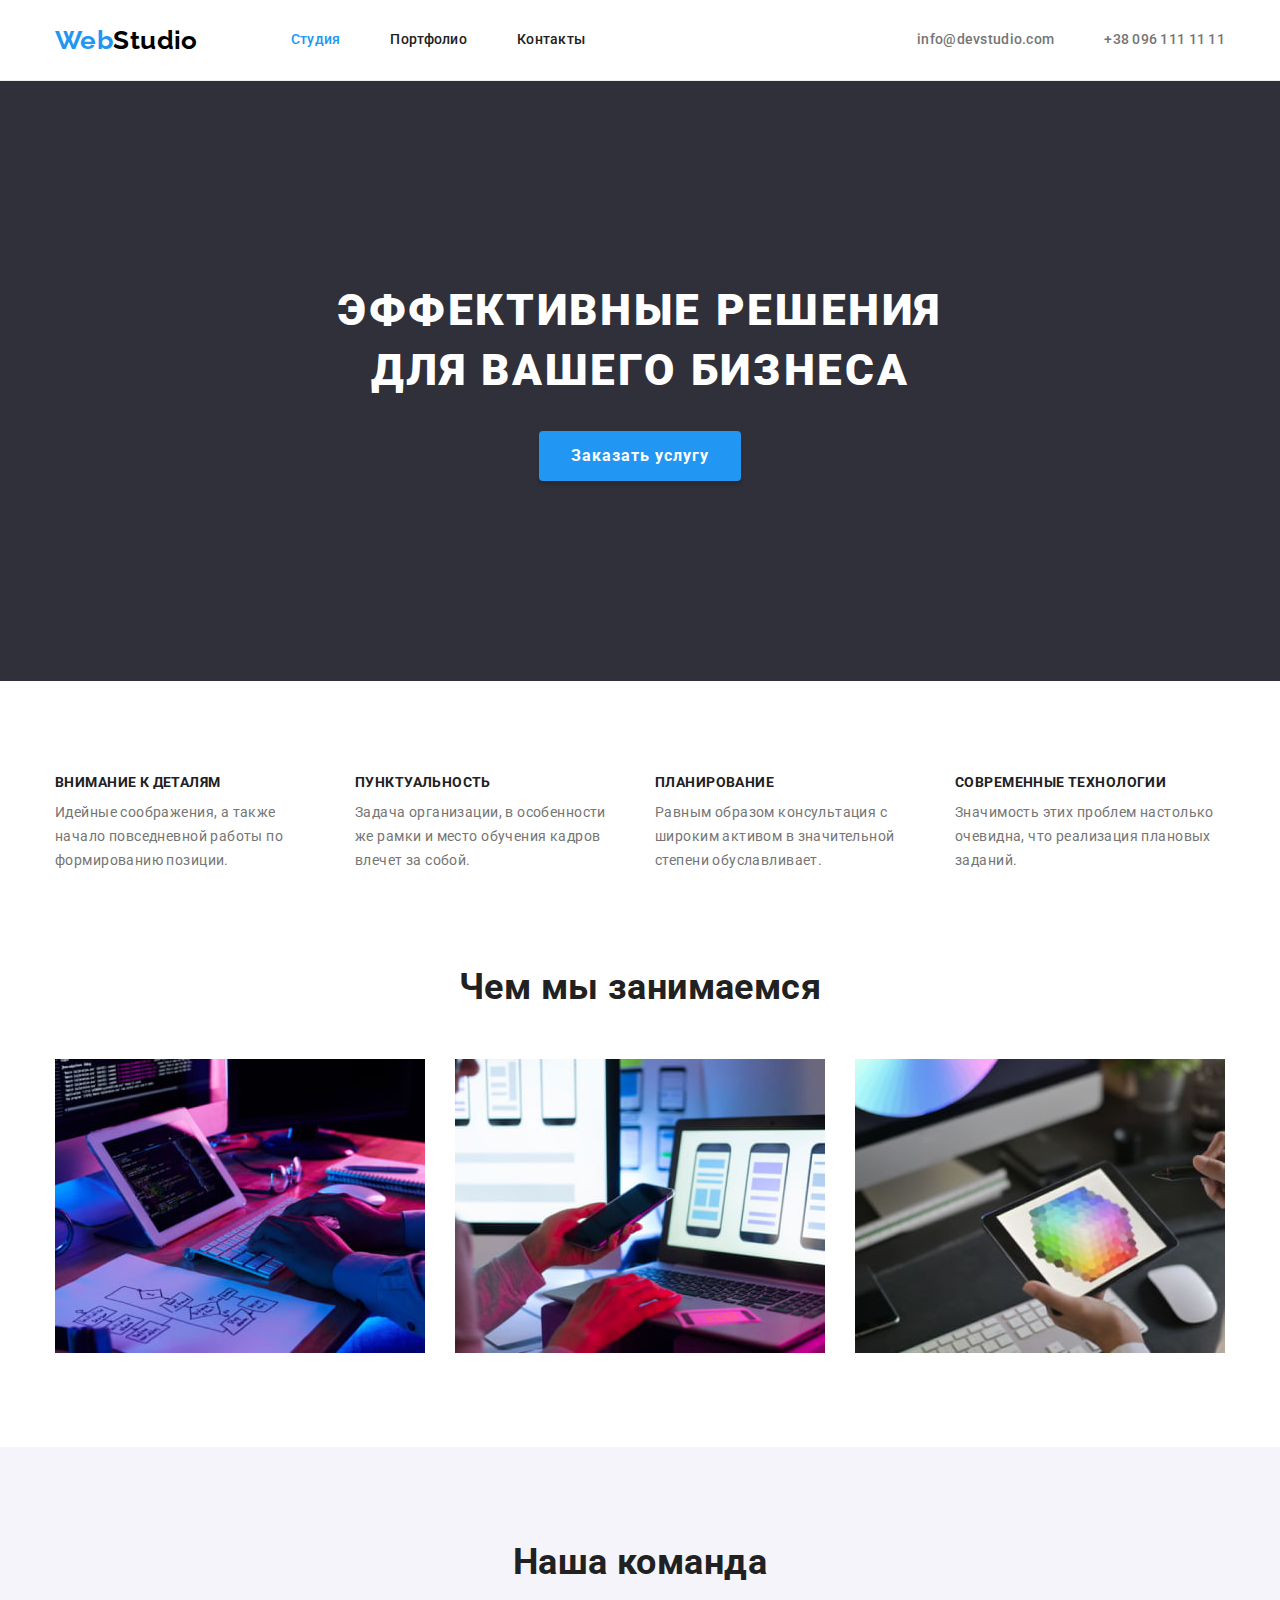
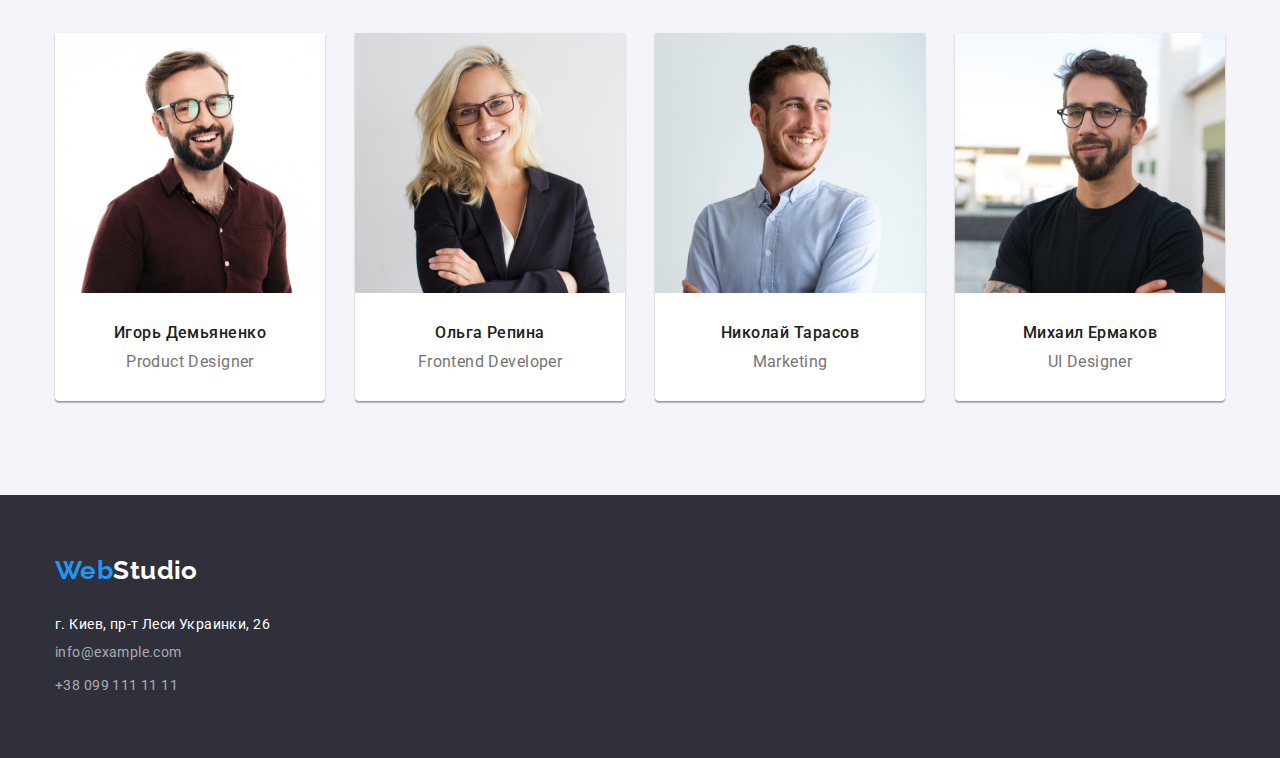
==== commit 812276d7: "сровнял с макетом" ====
--- a/index.html
+++ b/index.html
@@ -41,10 +41,7 @@
     <main>
       <!--Секция герой-->
       <section class="hero">
-        <h1 class="hero-title">
-          Эффективные решения <br />
-          для вашего бизнеса
-        </h1>
+        <h1 class="hero-title">Эффективные решения для вашего бизнеса</h1>
         <button class="button" type="button">Заказать услугу</button>
       </section>
 
--- a/css/styles.css
+++ b/css/styles.css
@@ -19,8 +19,6 @@
     text-decoration: inherit;
 }
 
-
-
 body {
     font-family: 'Roboto', sans-serif;
 
@@ -51,6 +49,7 @@
 
 img {
     display: block;
+    min-width: 100%;
 }
 
 .section  {
@@ -157,12 +156,15 @@
 .hero {
     text-align: center;
     background: var(--hero-footer-bg);
+    padding: 200px 0;
 }
 
 
 
 .hero-title {
+    margin-inline: auto;
     margin-bottom: 30px;
+    max-width: 700px;
 
     font-weight: 900;
     font-size: 44px;
@@ -329,40 +331,75 @@
 
 /* ============== portfolio.html =============== */
 
-/* ============== КНОПКИ ПОРТФОЛИО =============== */
-.portfolio-button {
-    font-family: 'Roboto', sans-serif;
+/* ============== BUTTONS КНОПКИ ПОРТФОЛИО =============== */
+.portfolio-buttons {
+    display: flex;
+    justify-content: center;
+    margin-bottom: 50px;
+}
+
+.portfolio-buttons .item:not(:last-child) {
+    margin-right: 8px; 
+}
+
+.portfolio-buttons .button { 
+    padding: 6px 22px;
 
     background: var(--section-bg);
     color: var(--secondary-color);
     border-radius: 4px;
     border: none;
 
+    font-family: 'Roboto', sans-serif;
     font-weight: 500;
     font-size: 16px;
     line-height: 1.63;
-    
     text-align: center;  
-
     cursor: pointer;
 }
 
-.portfolio-button:hover, 
-.portfolio-button:focus {
+.portfolio-buttons .button:hover, 
+.portfolio-buttons .button:focus {
     background: var(--accent-color);
     color: var(--primary-white-color);
     
     box-shadow: 0px 3px 1px rgba(0, 0, 0, 0.1), 0px 1px 2px rgba(0, 0, 0, 0.08), 0px 2px 2px rgba(0, 0, 0, 0.12);
     border-radius: 4px;
 }
-/* ============== /КНОПКИ ПОРТФОЛИО =============== */
+/* ============== /BUTTONS КНОПКИ ПОРТФОЛИО =============== */
 
 /* ============== ГАЛЕРЕЯ РАБОТ =============== */
-.portfolio .portfolio-box  {
+.portfolio-gallery {
+    display: flex;
+    flex-wrap: wrap;
+    margin-left: -30px;
+    margin-top: -30px;
+}
+
+.portfolio-box {
+    padding: 20px 24px;
+}
+
+.portfolio-title {
+    margin-bottom: 4px;
+}
+
+.portfolio-gallery .item  {
+    
+    margin-left: 30px;
+    margin-top: 30px;
+    flex-basis: calc(100% / 3 - 30px);
+}
+
+.portfolio-box {
+    padding: 20px 24px;
+
     border: 1px solid #EEEEEE;
 }
 
 .portfolio-title {
+    margin-bottom: 4px;
+
     font-weight: 700;
     font-size: 18px;
     line-height: 2.0;
